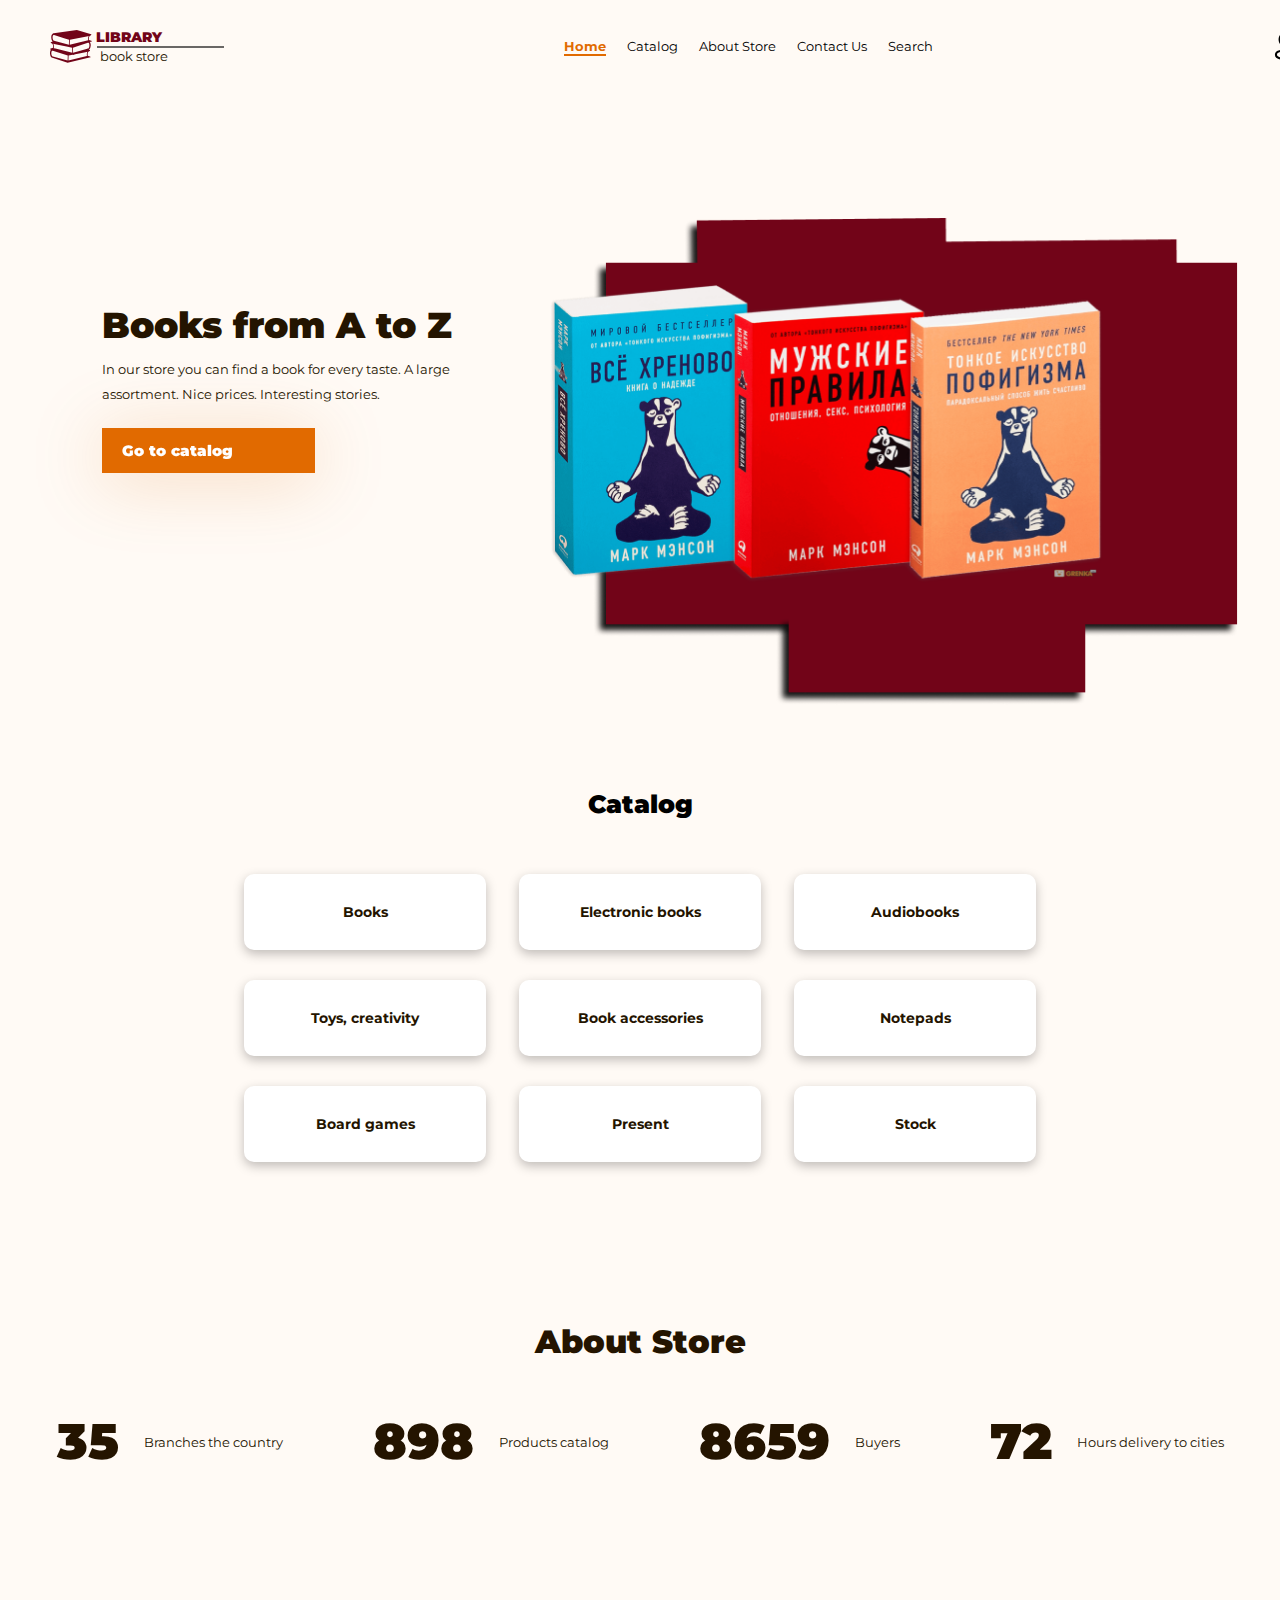
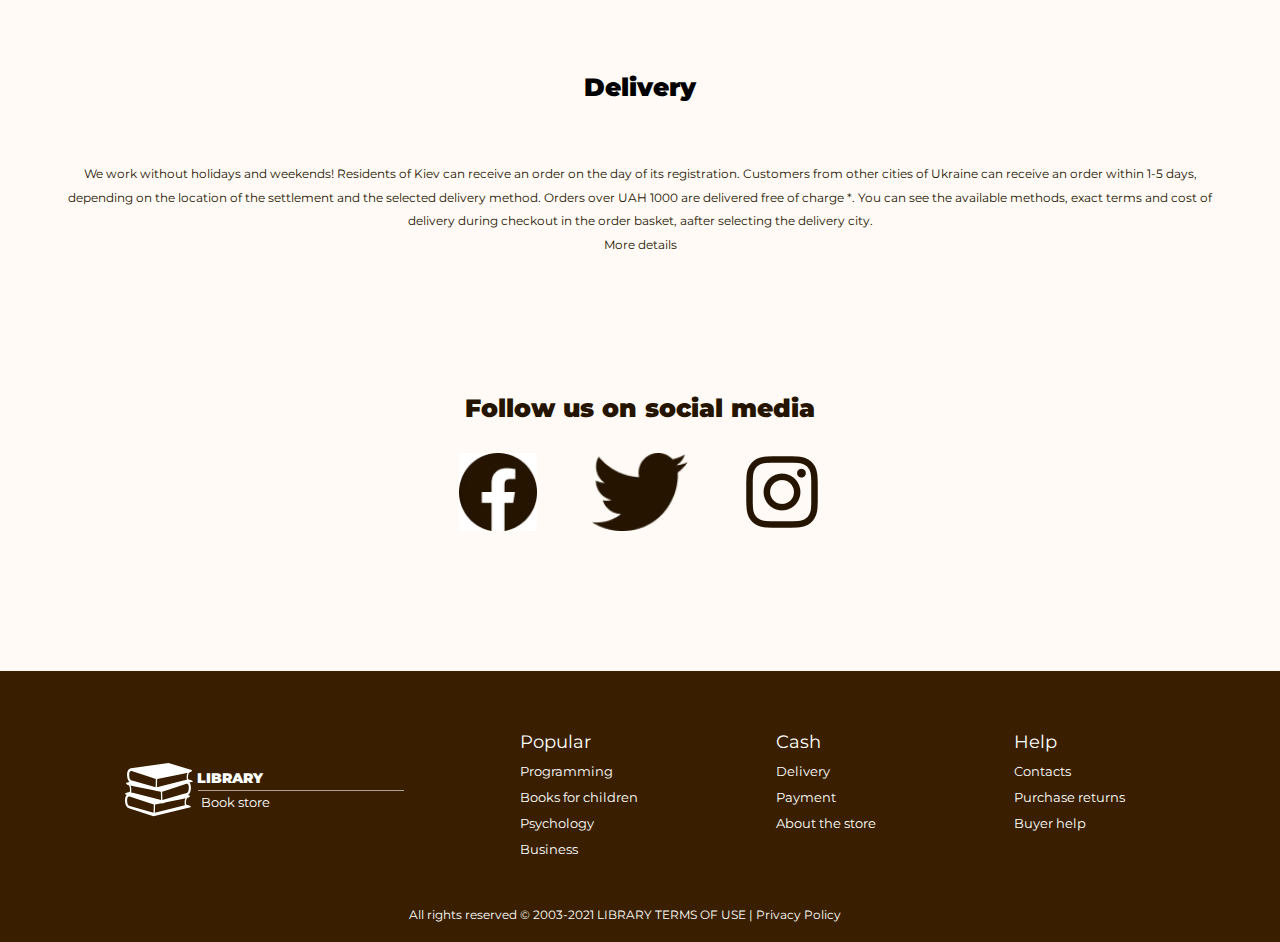
==== index.html @ 33f9eec0 "change home" ====
<!DOCTYPE html>
<html lang="en">
  <head>
    <meta charset="UTF-8" />
    <meta name="viewport" content="width=device-width, initial-scale=1.0" />
    <link rel="stylesheet" href="./assets/css/reset/reset.css" />
    <link rel="stylesheet" href="./assets/css/home.css" />
    <link rel="stylesheet" href="./assets/css/responsive/home-responsive.css" />
    <title>Library Bookstore</title>
  </head>
  <body>
    <header>
      <div class="logo">
        <svg xmlns="http://www.w3.org/2000/svg" viewBox="0 0 42 42" fill="none">
          <g clip-path="url(#clip0_1_245)">
            <path
              d="M39.0037 14.9043C38.8339 13.6275 38.81 11.4285 39.9958 10.6901C40.017 10.6766 40.0328 10.657 40.0514 10.6402C41.0209 10.3301 41.6919 9.89492 41.1652 9.30931L26.8633 5L3.70522 8.2197C3.70522 8.2197 1.05333 8.59874 1.29023 12.7188C1.41883 14.9612 2.12213 16.0624 2.73719 16.6044L0.836863 17.1771C0.309419 17.7627 0.980256 18.1981 1.94991 18.5076C1.96834 18.5249 1.98388 18.5444 2.00544 18.5579C3.19056 19.2969 3.16775 21.4957 2.99728 22.7727C-1.26025 23.9817 0.268056 24.3756 0.268056 24.3756L1.20199 24.6016C0.545064 25.1952 -0.107347 26.3209 0.0148627 28.4559C0.251887 32.5752 2.4301 32.8595 2.4301 32.8595L17.5846 37.7852L40.4585 32.2448C40.4585 32.2448 41.9873 31.8502 37.7286 30.6412C37.5574 29.3662 37.5336 27.1676 38.7215 26.4267C38.7433 26.4136 38.7592 26.3936 38.7769 26.3771C39.7465 26.067 40.4169 25.6322 39.89 25.0466L38.8958 24.7464C39.5589 24.3465 40.5549 23.3015 40.7109 20.5871C40.8186 18.72 40.3315 17.6265 39.7677 16.9827L41.7328 16.5072C41.733 16.5079 43.2618 16.1133 39.0037 14.9043ZM19.8711 14.8515L23.7176 14.061L36.7167 11.3896L38.6534 10.9913C38.0346 12.1239 38.0605 13.6739 38.1629 14.6701C38.1854 14.8955 38.2112 15.1013 38.2363 15.2577L36.1165 15.7848L19.7094 19.8664L19.8711 14.8515ZM3.34799 18.8604L5.28442 19.2587L17.7682 21.825L18.8588 22.0484L22.1294 22.7206L22.2907 27.7356L5.42781 23.5402L3.76538 23.1271C3.78982 22.9704 3.81565 22.7648 3.83908 22.5388C3.94086 21.5433 3.96731 19.993 3.34799 18.8604ZM2.59568 12.5205C2.57224 11.4246 2.76753 10.6321 3.16223 10.2292C3.41342 9.972 3.70986 9.91848 3.91316 9.91848C4.02058 9.91848 4.09792 9.9334 4.10318 9.9334L14.0814 13.1864L19.0596 14.8095L18.8963 19.8595L4.93032 15.944L4.1933 15.7376C4.16623 15.7299 4.1295 15.7246 4.10118 15.7234C4.04364 15.7193 2.66286 15.5922 2.59568 12.5205ZM17.6207 35.5974L2.91806 31.4753C2.89086 31.4674 2.85451 31.4622 2.82619 31.4608C2.76765 31.4569 1.38624 31.3299 1.31943 28.259C1.29562 27.1617 1.49191 26.3699 1.88586 25.9667C2.13768 25.7095 2.43424 25.656 2.63717 25.656C2.74484 25.656 2.82192 25.6704 2.82756 25.6704C2.82756 25.6704 2.82819 25.6704 2.82756 25.6704L17.783 30.5473L17.6207 35.5974ZM36.8866 30.4073C36.9098 30.6334 36.9356 30.8388 36.9607 30.9955L18.4334 35.6045L18.5954 30.5895L22.5563 29.7752L23.1413 29.9167L25.3338 29.2041L35.4404 27.1273L37.3778 26.7287C36.7584 27.8612 36.784 29.4118 36.8866 30.4073ZM37.9071 23.5917C37.8734 23.5925 37.8397 23.597 37.808 23.607L36.4106 23.9982L23.1057 27.7289L22.943 22.679L27.3082 21.2552L37.878 17.8081C37.8794 17.8075 38.4341 17.6843 38.8412 18.0983C39.2353 18.5011 39.4308 19.2937 39.4077 20.3896C39.3388 23.4602 37.9574 23.5878 37.9071 23.5917Z"
              fill="#720418"
            />
          </g>
          <defs>
            <clipPath id="clip0_1_245">
              <rect width="42" height="42" fill="white" />
            </clipPath>
          </defs>
        </svg>
        <div>
          <h3>LIBRARY</h3>
          <div class="line"></div>
          <p class="book-store">book store</p>
        </div>
      </div>
      <nav id="nav-menu">
        <ul>
          <li><a class="home" href="./home.html">Home</a></li>
          <li><a href="./catalog.html">Catalog</a></li>
          <li><a href="./aboutStore.html">About Store</a></li>
          <li><a href="./contactUs.html">Contact Us</a></li>
          <li><a href="./search.html">Search</a></li>
        </ul>
      </nav>
      <div class="join">
        <svg xmlns="http://www.w3.org/2000/svg" viewBox="0 0 19 24" fill="none">
          <path
            fill-rule="evenodd"
            clip-rule="evenodd"
            d="M19 19.4239C19 23.3774 13.5783 23.8344 9.5012 23.8344L9.20944 23.8342C6.61186 23.8279 0 23.6639 0 19.3999C0 15.5271 5.20383 15.0095 9.24989 14.99L9.79295 14.9896C12.3904 14.9959 19 15.1599 19 19.4239ZM9.5012 16.7886C4.39015 16.7886 1.79924 17.6666 1.79924 19.3999C1.79924 21.1488 4.39015 22.0352 9.5012 22.0352C14.611 22.0352 17.2008 21.1572 17.2008 19.4239C17.2008 17.675 14.611 16.7886 9.5012 16.7886ZM9.5012 0C13.0133 0 15.8693 2.8572 15.8693 6.36932C15.8693 9.88144 13.0133 12.7374 9.5012 12.7374H9.46282C5.95789 12.7266 3.11869 9.86824 3.13064 6.36572C3.13064 2.8572 5.98788 0 9.5012 0ZM9.5012 1.71288C6.93308 1.71288 4.84354 3.8012 4.84354 6.36932C4.83516 8.92904 6.90909 11.0162 9.46641 11.0258L9.5012 11.8822V11.0258C12.0681 11.0258 14.1564 8.93624 14.1564 6.36932C14.1564 3.8012 12.0681 1.71288 9.5012 1.71288Z"
            fill="black"
          />
        </svg>
        <div class="join-us-background"></div>
        <div class="join-us-div">
          <div>
            <h1 class="join-h2">Join Us</h1>
            <input
              placeholder="Full Name"
              class="input1"
              type="text"
              name=""
              id=""
            />
            <input
              placeholder="Email"
              class="input2"
              type="email"
              name=""
              id=""
            />
            <button class="join-button">Join</button>
          </div>
        </div>
        <p class="joinUs">Join us</p>
        <svg
          class="group"
          xmlns="http://www.w3.org/2000/svg"
          viewBox="0 0 25 25"
          fill="none"
        >
          <rect y="10.5262" width="25" height="3.94736" fill="#241400" />
          <rect y="21.0527" width="25" height="3.94736" fill="#241400" />
          <rect width="25" height="3.94736" fill="#241400" />
        </svg>
        <div class="elements"></div>
      </div>
    </header>
    <main>
      <section class="sec-1">
        <div class="text-div">
          <h1>Books from A to Z</h1>
          <p>
            In our store you can find a book for every taste. A large
            assortment. Nice prices. Interesting stories.
          </p>
          <a href="#sec-2"> <button>Go to catalog</button></a>
        </div>
        <div class="img-div">
          <img src="./assets/img/home-img/sec-1.png" alt="" />
          <img
            class="responsive-img"
            src="./assets/img/home-img/sec-1-responsive.png"
            alt=""
          />
        </div>
      </section>


      <section class="sec-2" id="sec-2">
        <h1>Catalog</h1>
        <div class="containers">
          <div>
            <h3>Books</h3>
            <h3>Toys, creativity</h3>
            <h3 class="last-child">Board games</h3>
          </div>
          <div>
            <h3>Electronic books</h3>
            <h3>Book accessories</h3>
            <h3 class="last-child">Present</h3>
          </div>
          <div>
            <h3>Audiobooks</h3>
            <h3>Notepads</h3>
            <h3 class="last-child">Stock</h3>
          </div>
        </div>
      </section>

      <section class="sec-3">
        <h1>About Store</h1>
        <div class="all-texts">
          <div>
            <h2>35</h2>
            <p>Branches the country</p>
          </div>
          <div>
            <h2>898</h2>
            <p>Products catalog</p>
          </div>
          <div>
            <h2>8659</h2>
            <p>Buyers</p>
          </div>
          <div>
            <h2>72</h2>
            <p>Hours delivery to cities</p>
          </div>
        </div>
      </section>

      <section class="sec-4">
        <h1>Delivery</h1>
        <p>
          We work without holidays and weekends! Residents of Kiev can receive
          an order on the day of its registration. Customers from other cities
          of Ukraine can receive an order within 1-5 days, depending on the
          location of the settlement and the selected delivery method. Orders
          over UAH 1000 are delivered free of charge *. You can see the
          available methods, exact terms and cost of delivery during checkout in
          the order basket, aafter selecting the delivery city. <br />
          More details
        </p>
      </section>

      <section class="sec-5">
        <div class="logo-follow">
          <h1>Follow us on social media</h1>
          <div class="icons">
            <img src="./assets/img/facebook-logo.jpg" alt="" />
            <img src="./assets/img/twitter-logo.png" alt="" />
            <img src="./assets/img/instagram-logo.png" alt="" />
          </div>
        </div>
      </section>
    </main>

    <footer>
      <div class="all-footer">
        <div class="logo-footer">
          <svg
            xmlns="http://www.w3.org/2000/svg"
            viewBox="0 0 68 68"
            fill="none"
          >
            <g clip-path="url(#clip0_6_286)">
              <path
                d="M63.1489 24.1307C62.8739 22.0636 62.8352 18.5033 64.7552 17.3078C64.7895 17.2859 64.815 17.2542 64.8451 17.227C66.4148 16.7249 67.5011 16.0203 66.6484 15.0722L43.4929 8.09525L5.99892 13.3081C5.99892 13.3081 1.70539 13.9218 2.08894 20.5923C2.29716 24.2229 3.43583 26.0059 4.43164 26.8834L1.35492 27.8106C0.500964 28.7587 1.58708 29.4635 3.157 29.9648C3.18683 29.9928 3.21199 30.0242 3.2469 30.0461C5.16567 31.2427 5.12873 34.8026 4.85274 36.8701C-2.04041 38.8274 0.433995 39.4653 0.433995 39.4653L1.94608 39.8312C0.882485 40.7923 -0.1738 42.6149 0.0240634 46.0715C0.407817 52.7408 3.93445 53.2011 3.93445 53.2011L28.4703 61.1761L65.5042 52.2059C65.5042 52.2059 67.9794 51.567 61.0845 49.6095C60.8072 47.5452 60.7687 43.9857 62.6919 42.7861C62.7272 42.7648 62.753 42.7326 62.7816 42.7058C64.3515 42.2037 65.4368 41.4997 64.5839 40.5516L62.9742 40.0656C64.0477 39.4182 65.6603 37.7263 65.9129 33.3315C66.0872 30.3085 65.2986 28.5381 64.3858 27.4958L67.5675 26.7259C67.5677 26.7271 70.0429 26.0883 63.1489 24.1307ZM32.1723 24.0453L38.4 22.7654L59.4461 18.4404L62.5817 17.7954C61.5798 19.6292 61.6218 22.1387 61.7876 23.7516C61.824 24.1165 61.8658 24.4498 61.9063 24.703L58.4743 25.5564L31.9105 32.1646L32.1723 24.0453ZM5.42055 30.5358L8.55572 31.1808L28.7676 35.3357L30.5334 35.6973L35.8286 36.7857L36.0898 44.9052L8.78788 38.1127L6.09633 37.4438C6.13591 37.1901 6.17771 36.8573 6.21566 36.4914C6.38044 34.8797 6.42326 32.3696 5.42055 30.5358ZM4.20253 20.2713C4.16458 18.497 4.48075 17.2138 5.1198 16.5616C5.52649 16.1452 6.00643 16.0585 6.3356 16.0585C6.50951 16.0585 6.63472 16.0826 6.64325 16.0826L22.7984 21.3495L30.8585 23.9773L30.594 32.1535L7.98243 25.8141L6.78916 25.4799C6.74532 25.4675 6.68586 25.459 6.64 25.4569C6.54685 25.4502 4.3113 25.2445 4.20253 20.2713ZM28.5287 57.6338L4.72448 50.96C4.68044 50.9473 4.62159 50.9387 4.57573 50.9365C4.48096 50.9302 2.24439 50.7246 2.13623 45.7527C2.09767 43.9762 2.41547 42.6942 3.0533 42.0414C3.461 41.6249 3.94115 41.5383 4.2697 41.5383C4.44402 41.5383 4.56883 41.5616 4.57796 41.5616C4.57796 41.5616 4.57898 41.5616 4.57796 41.5616L28.7915 49.4575L28.5287 57.6338ZM59.7211 49.2308C59.7587 49.5969 59.8005 49.9295 59.8411 50.1832L29.8446 57.6454L30.1068 49.5259L36.5198 48.2074L37.4669 48.4365L41.0167 47.2828L57.3796 43.9204L60.5164 43.275C59.5135 45.1086 59.5551 47.6191 59.7211 49.2308ZM61.3734 38.1961C61.3188 38.1973 61.2643 38.2046 61.2129 38.2209L58.9506 38.8542L37.4093 44.8945L37.1458 36.7183L44.2133 34.4132L61.3264 28.8322C61.3286 28.8312 62.2266 28.6317 62.8857 29.302C63.5237 29.9542 63.8403 31.2374 63.803 33.0117C63.6914 37.9832 61.4548 38.1898 61.3734 38.1961Z"
                fill="white"
              />
            </g>
            <defs>
              <clipPath id="clip0_6_286">
                <rect width="68" height="68" fill="white" />
              </clipPath>
            </defs>
          </svg>
          <div class="texts">
            <h3>LIBRARY</h3>
            <div class="line-footer"></div>
            <p class="book-store-2">Book store</p>
          </div>
        </div>
        <div class="information">
          <div class="footer-nav">
            <ul>
              <li><a href="./Home.html">Home</a></li>
              <li><a href="./Catalog.html">Catalog</a></li>
              <li><a href="./AboutStore.html">About Store</a></li>
              <li><a href="./ContactUs.html">Contact Us</a></li>
              <li><a href="./Search.html">Search</a></li>
            </ul>
          </div>
          <div>
            <h3>Popular</h3>
            <p>Programming</p>
            <p>Books for children</p>
            <p>Psychology</p>
            <p>Business</p>
          </div>
          <div>
            <h3>Cash</h3>
            <p>Delivery</p>
            <p>Payment</p>
            <p>About the store</p>
          </div>
          <div>
            <h3>Help</h3>
            <p>Contacts</p>
            <p>Purchase returns</p>
            <p>Buyer help</p>
          </div>
        </div>
      </div>
      <p class="last-text">
        All rights reserved © 2003-2021 LIBRARY TERMS OF USE | Privacy Policy
      </p>
      <div class="line-2"></div>
      <p class="last-text-2">Library Bookstore EACamp</p>
      <span class="last-text-3">© 2003-2021 </span>
    </footer>

    <script src="./assets/js/home.js"></script>
  </body>
</html>
---- assets/css/home.css ----
@import url("https://fonts.googleapis.com/css2?family=Crimson+Text:ital,wght@0,400;0,600;0,700;1,400;1,600;1,700&family=Montserrat:ital,wght@0,100..900;1,100..900&family=Roboto:ital,wght@0,100;0,300;0,400;0,500;0,700;0,900;1,100;1,300;1,400;1,500;1,700;1,900&display=swap");
body {
  background-color: #fffaf5;
}
html {
  scroll-behavior: smooth;
}

header {
  display: flex;
  justify-content: space-between;
  align-items: center;
  width: 1350px;
  margin: auto;
  margin-top: 25px;
  padding-left: 50px;
}
header .logo {
  display: flex;
  align-items: center;
  gap: 5px;
}
header .logo svg {
  width: 42px;
  height: 42px;
  cursor: pointer;
}

header .logo div {
  display: flex;
  flex-direction: column;
}

header .logo div h3 {
  color: #720418;
  font-family: Montserrat;
  font-size: 14px;
  font-weight: 900;
  font-style: normal;
  line-height: normal;
  margin-left: -1px;
}

header .logo div .line {
  width: 127px;
  height: 2px;
  background: rgba(0, 0, 0, 0.59);
}

header .logo div p {
  color: #241400;
  font-family: Montserrat;
  font-size: 13px;
  font-weight: 400;
  margin-left: 3px;
}

header nav ul {
  gap: 21px;
}

header nav ul li {
  color: #241400;
  font-family: Montserrat;
  font-size: 13px;
  font-weight: 400;
}

header nav ul li .home {
  color: #e16a00;
  font-weight: 700;
  border-bottom: 2px solid #e16a00;
}
header nav ul li a:hover {
  color: #e16a00;
  font-weight: 700;
  transition: 0.3s;
}

header .join {
  display: flex;
  align-items: center;
  gap: 5px;
}

header .join svg {
  width: 28px;
  height: 28px;
  cursor: pointer;
}
header .join p {
  color: #241400;
  font-family: Roboto;
  font-size: 14px;
  font-weight: 400;
  cursor: pointer;
}

header .group {
  display: none;
}
header .elements {
  display: none;
  position: fixed;
  z-index: 1;
  left: 0;
  top: 0;
  width: 100%;
  height: 100%;
  overflow: auto;
  background: rgba(36, 20, 0, 0.9);
}

/* ! header bitti  */

/* ? sec-1 başladı */

.sec-1 {
  display: flex;
  justify-content: space-between;
  width: 84%;
  margin: auto;
  align-items: start;
  margin-top: 150px;
  margin-bottom: 80px;
}

.sec-1 .text-div {
  margin-top: 8%;
}

.sec-1 .text-div h1 {
  color: #241400;
  font-family: Montserrat;
  font-size: 36px;
  font-weight: 900;
  margin-bottom: 10px;
}

.sec-1 .text-div p {
  color: #241400;
  font-family: Montserrat;
  font-size: 13px;
  font-weight: 400;
  width: 370px;
  margin-bottom: 20px;
  line-height: 196.187%;
}

.sec-1 .text-div button {
  background-color: #e16a00;
  color: #fff;
  font-family: Montserrat;
  font-size: 15px;
  font-weight: 900;
  border: none;
  padding: 13px 20px;
  padding-right: 82px;
  filter: drop-shadow(0px 7px 35px rgba(214, 100, 0, 0.22));
  cursor: pointer;
}

.sec-1 .img-div img {
  width: 691px;
  height: 488px;
  margin-right: -60px;
}

.sec-1 .img-div .responsive-img {
  display: none;
}

/* !sec-1 bitti */

/* ? sec-2 basladi */

.sec-2 h1 {
  text-align: center;
  color: #000;
  font-family: Montserrat;
  font-size: 25px;
  font-weight: 900;
  margin-bottom: 55px;
}

.sec-2 .containers {
  display: flex;
  justify-content: center;
  gap: 33px;
  text-align: center;
}

.sec-2 .containers div h3 {
  display: flex;
  justify-content: center;
  align-items: center;
  margin-bottom: 30px;
  background-color: #fff;
  width: 242px;
  height: 76px;
  box-shadow: 0px 4px 11px 0px rgba(0, 0, 0, 0.25);
  border-radius: 10px;
  color: #241400;
  font-family: Montserrat;
  font-size: 14px;
  font-weight: 700;
  cursor: pointer;
}

.sec-2 .containers div .last-child {
  margin-bottom: 0;
}

/* ! sec-2 bitti */

/* ? sec-3 basladi */

.sec-3 {
  margin-top: 160px;
}
.sec-3 h1 {
  text-align: center;
  color: #241400;
  font-family: Montserrat;
  font-size: 32px;
  font-weight: 900;
}

.sec-3 .all-texts {
  display: flex;
  justify-content: center;
  align-items: center;
  gap: 90px;
  margin-top: 50px;
}

.sec-3 .all-texts div {
  display: flex;
  flex-direction: row;
  align-items: center;
  gap: 25px;
}

.sec-3 .all-texts div h2 {
  color: #241400;
  font-family: Montserrat;
  font-size: 50px;
  font-weight: 900;
}

.sec-3 .all-texts div p {
  color: #241400;
  font-family: Montserrat;
  font-size: 13px;
  font-weight: 400;
}

/* ! sec-3 bitti */

/* ? sec-4 basladi */

.sec-4 {
  margin-top: 200px;
}

.sec-4 h1 {
  text-align: center;
  color: var#241400;
  font-family: Montserrat;
  font-size: 25px;
  font-weight: 900;
  margin-bottom: 60px;
}

.sec-4 p {
  color: #241400;
  text-align: center;
  font-family: Montserrat;
  font-size: 12px;
  font-weight: 400;
  line-height: 196.187%;
  width: 1145px;
  margin: auto;
}

/* ! sec-4 bitti */

.logo-follow {
  display: flex;
  flex-direction: column;
  align-items: center;
  gap: 20px;
  margin-top: 10%;
}
.logo-follow h1 {
  color: #241400;
  font-family: Montserrat;
  font-size: 25px;
  font-weight: 900;
  line-height: 49.05px;
}
.icons {
  display: flex;
  gap: 55px;
  height: 78px;
  margin-bottom: 140px;
}

.icons img {
  cursor: pointer;
}

/* ? footer basladi */

footer {
  background-color: #391f00;
  padding-top: 40px;
  padding-right: 30px;
}
footer .all-footer {
  display: flex;
  justify-content: space-between;
  width: 80%;
  margin: auto;
  margin-bottom: 40px;
}
footer .all-footer .logo-footer {
  display: flex;
  align-items: center;
  gap: 5px;
}
footer .all-footer svg {
  width: 68px;
  height: 68px;
}
footer .all-footer .texts h3 {
  color: #fff;
  font-family: Montserrat;
  font-size: 14px;
  font-weight: 900;
  font-style: normal;
  line-height: normal;
  margin-left: -1px;
}
footer .all-footer .texts .line-footer {
  background: rgba(255, 255, 255, 0.59);
  width: 205.619px;
  height: 1px;
  margin-bottom: 3px;
  margin-top: 3px;
}
footer .all-footer .texts p {
  color: #fff;
  font-family: Montserrat;
  font-size: 13px;
  font-weight: 400;
  margin-left: 3px;
}
footer .information {
  display: flex;
  justify-content: space-between;
  gap: 100px;
  width: 605px;
  padding-top: 20px;
}

footer .information h3 {
  font-family: Montserrat;
  color: #fff;
  font-size: 18px;
  font-weight: 400;
  margin-bottom: 10px;
  cursor: pointer;
}

footer .information p {
  color: #fff;
  font-size: 13px;
  font-family: Montserrat;
  margin-bottom: 10px;
  cursor: pointer;
}

footer .last-text {
  color: #fff;
  font-family: Montserrat;
  font-size: 12px;
  font-weight: 400;
  text-align: center;
  padding-bottom: 20px;
}
footer .all-footer .information .footer-nav {
  display: none;
}
footer .last-text-2 {
  display: none;
}
footer .last-text-3 {
  display: none;
}
footer .line-2 {
  display: none;
}

.join-us-div {
  display: none;
  width: 475px;
  height: 445px;
  position: fixed;
  top: 23%;
  left: 37%;
  background-color: white;
  z-index: 1000;
}
.join-us-background {
  display: none;
  position: fixed;
  top: 0;
  left: 0;
  width: 100%;
  height: 100%;
  background: rgba(0, 0, 0, 0.5);
  z-index: 999;
}
.join-h2 {
  font-family: Montserrat;
  text-align: center;
  font-size: 44px;
  font-weight: 700;
  color: #000;
  margin-top: 40px;
  margin-bottom: 20px;
}
.input1,
.input2 {
  font-family: "Crimson Text";
  color: #797667;
  font-weight: 400;
  font-size: 19px;
  width: 402.6px;
  height: 59.232px;
  border: 1px solid #cecece;
  background: #fff;
  margin-left: 30px;
  padding-left: 30px;
  outline: none;
  margin-bottom: 10px;
}

.join-us-div div {
  display: flex;
  flex-direction: column;
  gap: 20px;
}

.join-button {
  border-radius: 5px;
  border: 1px solid #cecece;
  background: #e16a00;
  color: #fff;
  text-align: center;
  font-family: "Crimson Text";
  font-size: 19px;
  font-weight: 700;
  width: 403px;
  outline: none;
  height: 60px;
  margin-left: 30px;
  margin-top: 50px;
  cursor: pointer;
}
---- assets/css/responsive/home-responsive.css ----
@media only screen and (max-width: 767px) {
  header {
    width: 757px !important;
    display: flex;
    margin-top: 20px;
    margin-left: 10px;
  }
  header nav {
    display: none;
  }
  header .join p {
    display: none;
  }

  header .join svg {
    width: 40px;
    height: 40px;
  }
  header .logo svg {
    width: 80px;
    height: 80px;
  }
  header .logo h3 {
    font-size: 20px !important;
  }
  header .logo .line {
    width: 190px !important;
  }
  header .logo p {
    font-size: 18px !important;
  }
  header .join .group {
    display: block !important;
    width: 40px;
    height: 40px;
    margin-right: 20px;
    margin-left: 20px;
  }
  header .elements {
    text-align: right;
  }
  header .elements ul li a {
    color: #f2f2f2;
    text-align: right;
    font-size: 28px;
    font-family: Montserrat;
    font-weight: 400;
    position: fixed;
    right: 20px;
    line-height: 196.187%;
  }
  header .elements ul {
    display: flex;
    flex-direction: column;
    gap: 60px;
  }
  header .elements .close {
    margin-right: 20px;
    margin-top: 20px;
    width: 38px;
    height: 38px;
    margin-bottom: 70px;
  }
  header .logo .book-store {
    display: block;
  }

  .sec-1 {
    display: flex;
    flex-direction: column;
    align-items: center;
    text-align: center;
  }

  .sec-1 .text-div h1 {
    font-size: 58px;
  }

  .sec-1 .text-div p {
    display: block;
    font-size: 30px;
    width: 87%;
    margin-left: 6%;
    text-align: left;
  }

  .sec-1 .img-div img:first-child {
    display: none;
  }

  .sec-1 .img-div .responsive-img {
    display: block;
    width: 600px;
    margin-top: 100px;
    margin-left: -5%;
  }

  .sec-1 .text-div button {
    font-size: 30px;
    width: 600px;
    height: 80px;
  }

  .sec-2 {
    margin-top: 180px;
  }
  .sec-2 .containers {
    display: flex;
    flex-direction: column;
    text-align: center;
    align-items: center;
  }

  .sec-2 h1 {
    font-size: 50px;
  }

  .sec-2 .containers div h3 {
    width: 500px;
    height: 90px;
    font-size: 30px;
  }

  .sec-3 h1 {
    font-size: 50px;
    margin-bottom: 100px;
  }
  .sec-3 .all-texts {
    display: flex;
    flex-direction: column;
    gap: 20px !important;
    align-items: start;
    margin-left: 30px;
  }

  .sec-3 .all-texts h2 {
    font-size: 50px !important;
  }

  .sec-3 .all-texts div p {
    display: block;
    font-size: 27px;
  }

  .sec-4 h1 {
    font-size: 50px;
  }
  .sec-4 p {
    display: block;
    width: 640px;
    font-size: 27px;
  }

  .sec-5 {
    margin-top: 50px;
  }
  .sec-5 .logo-follow h1 {
    font-size: 34px;
  }
  footer {
    width: 767px !important;
  }
  footer .all-footer {
    display: flex;
    flex-direction: column;
    align-items: center;
  }

  footer .all-footer .information {
    display: block;
  }
  footer .all-footer .information h3,
  p {
    display: none;
  }
  footer .all-footer .information .footer-nav {
    display: block !important;
    margin-left: 90px;
  }
  footer .all-footer .information .footer-nav ul {
    display: flex;
    flex-direction: row;
    margin: auto;
    gap: 12px;
  }
  footer .all-footer .information .footer-nav a {
    font-family: Montserrat;
    font-weight: 400;
    font-size: 18px;
    color: #f2f2f2ea;
  }
  footer .all-footer .logo-footer .book-store-2 {
    display: block;
    font-size: 18px;
  }
  footer .all-footer .logo-footer h3 {
    font-size: 20px;
    margin-left: 4px;
  }
  footer .last-text-2 {
    display: block !important;
    margin-left: 4%;
    color: #ffffffcb;
    text-align: center;
    font-family: Montserrat;
    font-size: 16px;
    font-weight: 400;
    margin-bottom: 10px;
  }
  footer .last-text-3 {
    display: block !important;
    margin-left: 4%;
    color: #ffffffcb;
    text-align: center;
    font-family: Montserrat;
    font-size: 16px;
    font-weight: 400;
    padding-bottom: 10px;
  }
  footer .line-2 {
    display: block !important;
    width: 440px;
    height: 1px;
    background-color: rgba(255, 255, 255, 0.59);
    margin: auto;
    margin-bottom: 10px;
    margin-left: 22%;
  }
  .resp-join-us {
    color: #f2f2f2;
    text-align: right;
    font-size: 22px;
    font-family: Montserrat;
    font-weight: 400;
    position: fixed;
    right: 20px;
    line-height: 196.187%;
    top: 437px;
  }
  .join-us-div-resp {
    width: 600px;
    height: 600px;
    background-color: white;
    margin-left: 100px;
    text-align: center;
    display: flex;
    flex-direction: column;
    align-items: center;
  }
  .join-us-div-resp input {
    font-family: "Crimson Text";
    color: #797667;
    font-weight: 400;
    font-size: 30px;
    width: 462.6px;
    height: 79.232px;
    border: 1px solid #cecece;
    background: #fff;
    padding-left: 30px;
    outline: none;
    margin-bottom: 50px;
  }
  .join-us-div-resp h1 {
    font-family: Montserrat;
    text-align: center;
    font-size: 54px;
    font-weight: 700;
    color: #000;
    margin-top: 40px;
    margin-bottom: 50px;
  }
  .join-us-div-resp .innput-2 {
    display: block;
  }
  .join-us-div-resp .join-button-resp {
    display: block;
    margin: auto;
    border-radius: 5px;
    border: 1px solid #cecece;
    background: #e16a00;
    color: #fff;
    text-align: center;
    font-family: "Crimson Text";
    font-size: 30px;
    font-weight: 700;
    width: 463px;
    outline: none;
    height: 70px;
    margin-top: 20px;
    cursor: pointer;
  }
  main {
    margin-left: 84%;
  }
}
@media (min-width: 767px) and (max-width: 1024px) {
}
@media (min-width: 500px) and (max-width: 600px) {
  main {
    margin-left: 50%;
  }
}
@media (min-width: 600px) and (max-width: 700px) {
  main {
    margin-left: 20%;
  }
}
@media (min-width: 400px) and (max-width: 500px) {
  main {
    margin-left: 70%;
  }
}
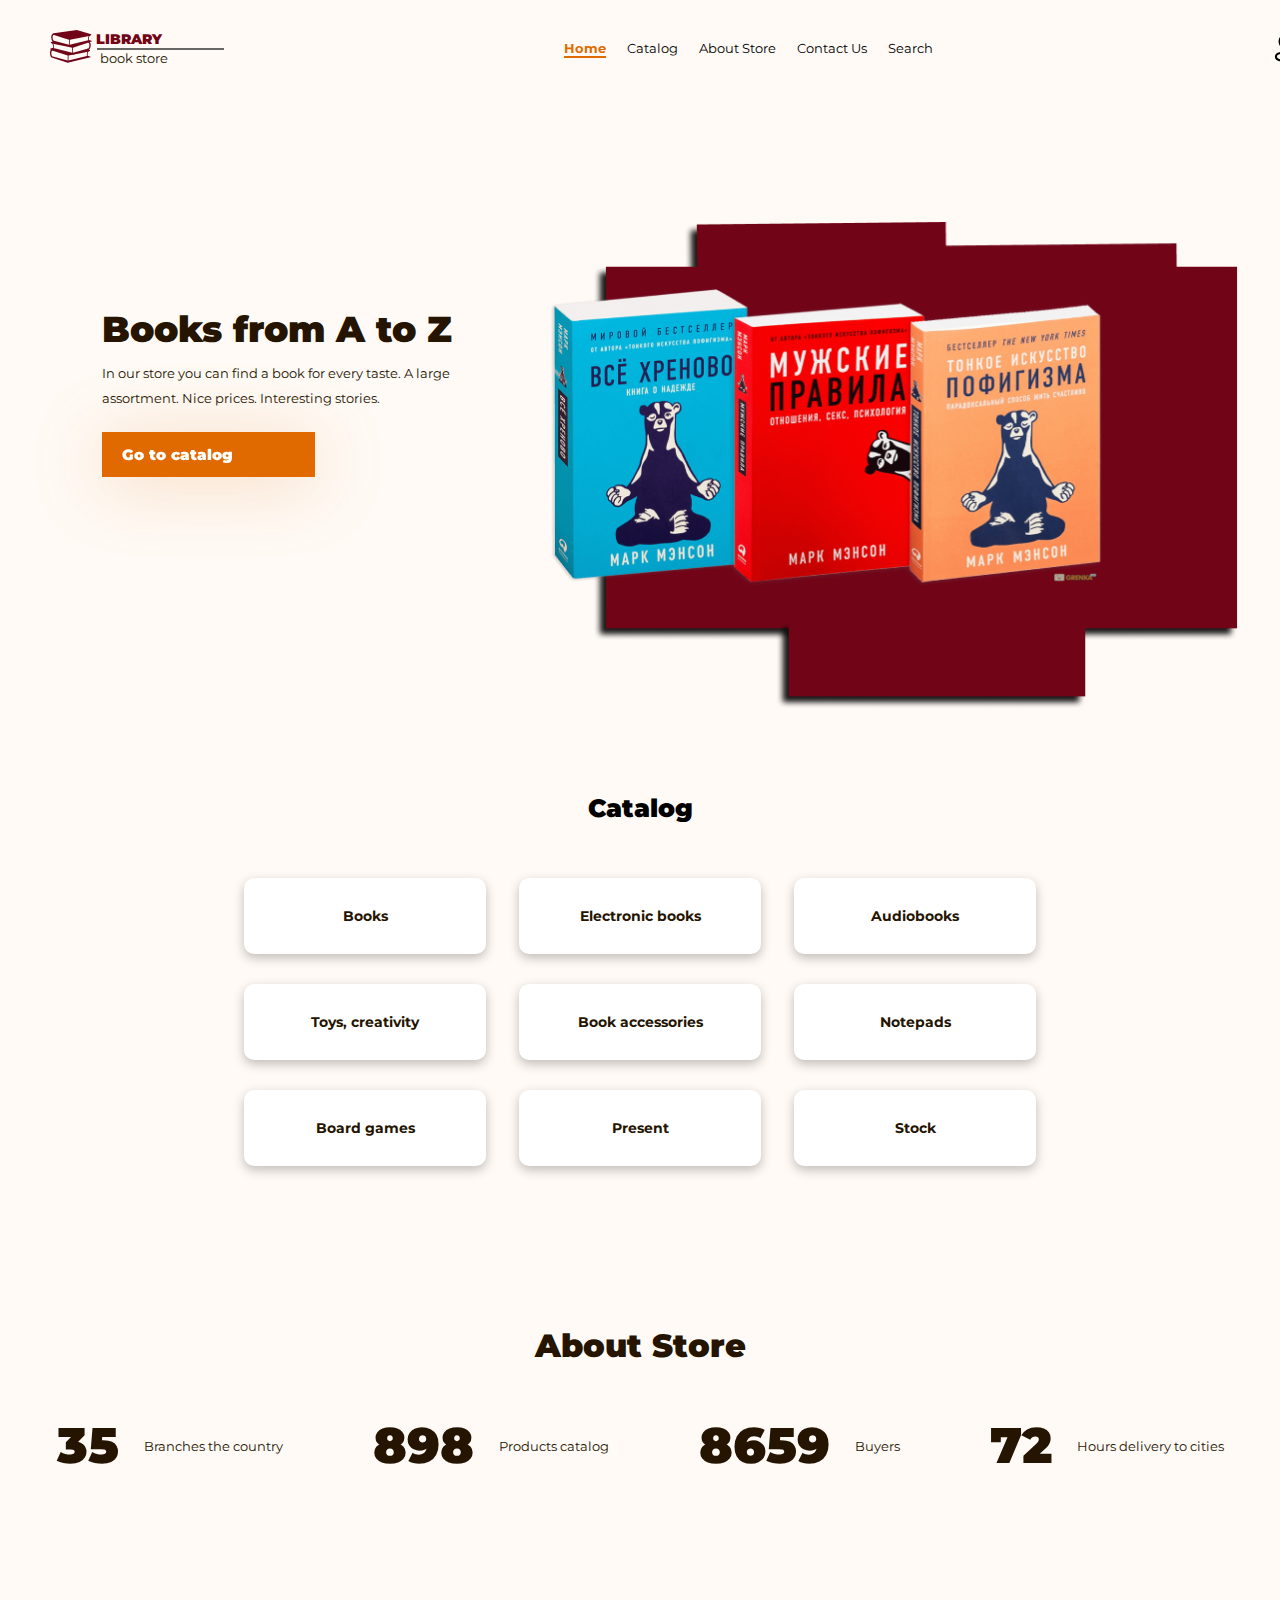
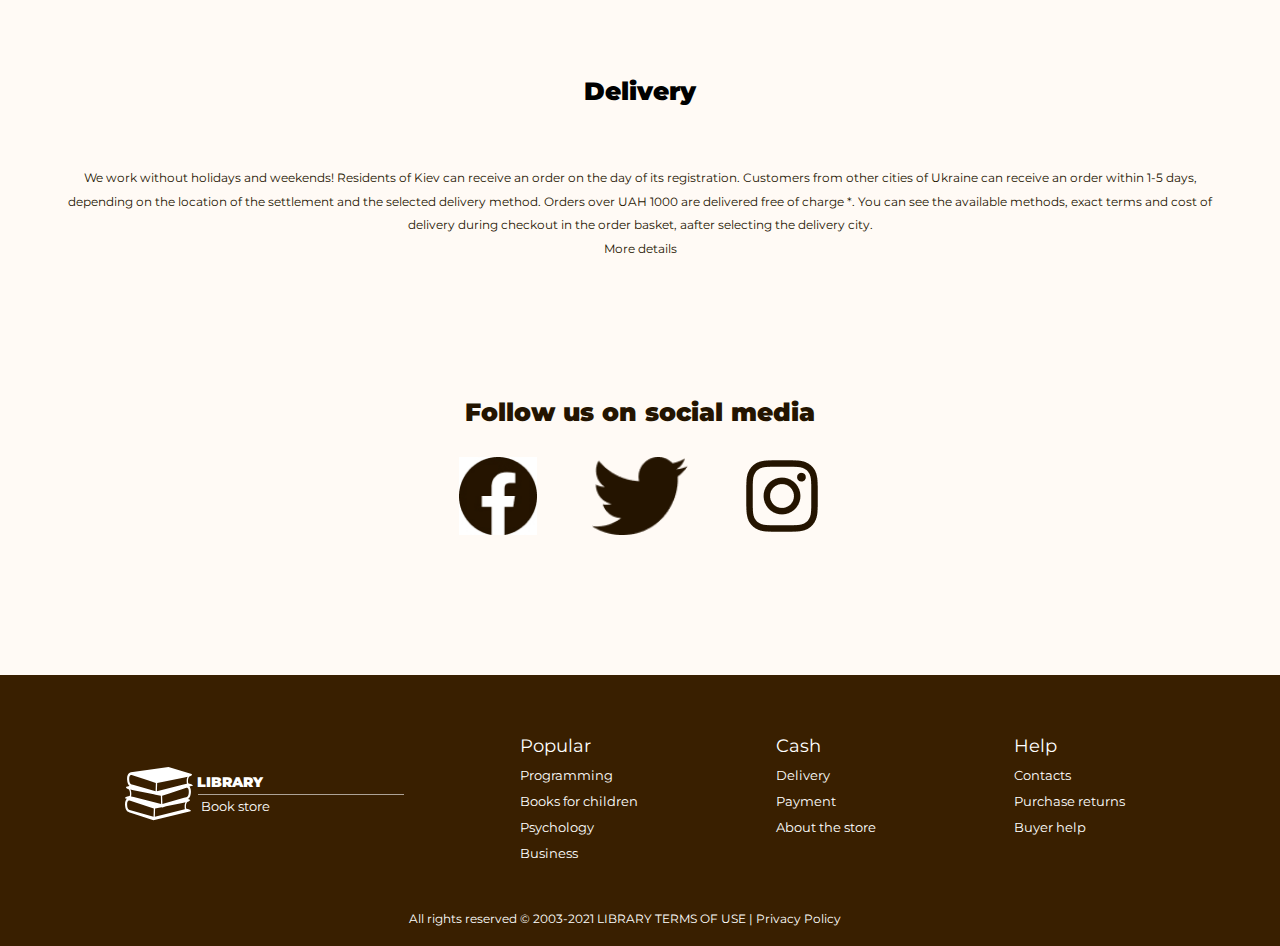
==== commit eb50b4fd: "home page is over" ====
--- a/index.html
+++ b/index.html
@@ -11,19 +11,26 @@
   <body>
     <header>
       <div class="logo">
-        <svg xmlns="http://www.w3.org/2000/svg" viewBox="0 0 42 42" fill="none">
-          <g clip-path="url(#clip0_1_245)">
-            <path
-              d="M39.0037 14.9043C38.8339 13.6275 38.81 11.4285 39.9958 10.6901C40.017 10.6766 40.0328 10.657 40.0514 10.6402C41.0209 10.3301 41.6919 9.89492 41.1652 9.30931L26.8633 5L3.70522 8.2197C3.70522 8.2197 1.05333 8.59874 1.29023 12.7188C1.41883 14.9612 2.12213 16.0624 2.73719 16.6044L0.836863 17.1771C0.309419 17.7627 0.980256 18.1981 1.94991 18.5076C1.96834 18.5249 1.98388 18.5444 2.00544 18.5579C3.19056 19.2969 3.16775 21.4957 2.99728 22.7727C-1.26025 23.9817 0.268056 24.3756 0.268056 24.3756L1.20199 24.6016C0.545064 25.1952 -0.107347 26.3209 0.0148627 28.4559C0.251887 32.5752 2.4301 32.8595 2.4301 32.8595L17.5846 37.7852L40.4585 32.2448C40.4585 32.2448 41.9873 31.8502 37.7286 30.6412C37.5574 29.3662 37.5336 27.1676 38.7215 26.4267C38.7433 26.4136 38.7592 26.3936 38.7769 26.3771C39.7465 26.067 40.4169 25.6322 39.89 25.0466L38.8958 24.7464C39.5589 24.3465 40.5549 23.3015 40.7109 20.5871C40.8186 18.72 40.3315 17.6265 39.7677 16.9827L41.7328 16.5072C41.733 16.5079 43.2618 16.1133 39.0037 14.9043ZM19.8711 14.8515L23.7176 14.061L36.7167 11.3896L38.6534 10.9913C38.0346 12.1239 38.0605 13.6739 38.1629 14.6701C38.1854 14.8955 38.2112 15.1013 38.2363 15.2577L36.1165 15.7848L19.7094 19.8664L19.8711 14.8515ZM3.34799 18.8604L5.28442 19.2587L17.7682 21.825L18.8588 22.0484L22.1294 22.7206L22.2907 27.7356L5.42781 23.5402L3.76538 23.1271C3.78982 22.9704 3.81565 22.7648 3.83908 22.5388C3.94086 21.5433 3.96731 19.993 3.34799 18.8604ZM2.59568 12.5205C2.57224 11.4246 2.76753 10.6321 3.16223 10.2292C3.41342 9.972 3.70986 9.91848 3.91316 9.91848C4.02058 9.91848 4.09792 9.9334 4.10318 9.9334L14.0814 13.1864L19.0596 14.8095L18.8963 19.8595L4.93032 15.944L4.1933 15.7376C4.16623 15.7299 4.1295 15.7246 4.10118 15.7234C4.04364 15.7193 2.66286 15.5922 2.59568 12.5205ZM17.6207 35.5974L2.91806 31.4753C2.89086 31.4674 2.85451 31.4622 2.82619 31.4608C2.76765 31.4569 1.38624 31.3299 1.31943 28.259C1.29562 27.1617 1.49191 26.3699 1.88586 25.9667C2.13768 25.7095 2.43424 25.656 2.63717 25.656C2.74484 25.656 2.82192 25.6704 2.82756 25.6704C2.82756 25.6704 2.82819 25.6704 2.82756 25.6704L17.783 30.5473L17.6207 35.5974ZM36.8866 30.4073C36.9098 30.6334 36.9356 30.8388 36.9607 30.9955L18.4334 35.6045L18.5954 30.5895L22.5563 29.7752L23.1413 29.9167L25.3338 29.2041L35.4404 27.1273L37.3778 26.7287C36.7584 27.8612 36.784 29.4118 36.8866 30.4073ZM37.9071 23.5917C37.8734 23.5925 37.8397 23.597 37.808 23.607L36.4106 23.9982L23.1057 27.7289L22.943 22.679L27.3082 21.2552L37.878 17.8081C37.8794 17.8075 38.4341 17.6843 38.8412 18.0983C39.2353 18.5011 39.4308 19.2937 39.4077 20.3896C39.3388 23.4602 37.9574 23.5878 37.9071 23.5917Z"
-              fill="#720418"
-            />
-          </g>
-          <defs>
-            <clipPath id="clip0_1_245">
-              <rect width="42" height="42" fill="white" />
-            </clipPath>
-          </defs>
-        </svg>
+        <a href="./index.html"
+          ><svg
+            xmlns="http://www.w3.org/2000/svg"
+            viewBox="0 0 42 42"
+            fill="none"
+          >
+            <g clip-path="url(#clip0_1_245)">
+              <path
+                d="M39.0037 14.9043C38.8339 13.6275 38.81 11.4285 39.9958 10.6901C40.017 10.6766 40.0328 10.657 40.0514 10.6402C41.0209 10.3301 41.6919 9.89492 41.1652 9.30931L26.8633 5L3.70522 8.2197C3.70522 8.2197 1.05333 8.59874 1.29023 12.7188C1.41883 14.9612 2.12213 16.0624 2.73719 16.6044L0.836863 17.1771C0.309419 17.7627 0.980256 18.1981 1.94991 18.5076C1.96834 18.5249 1.98388 18.5444 2.00544 18.5579C3.19056 19.2969 3.16775 21.4957 2.99728 22.7727C-1.26025 23.9817 0.268056 24.3756 0.268056 24.3756L1.20199 24.6016C0.545064 25.1952 -0.107347 26.3209 0.0148627 28.4559C0.251887 32.5752 2.4301 32.8595 2.4301 32.8595L17.5846 37.7852L40.4585 32.2448C40.4585 32.2448 41.9873 31.8502 37.7286 30.6412C37.5574 29.3662 37.5336 27.1676 38.7215 26.4267C38.7433 26.4136 38.7592 26.3936 38.7769 26.3771C39.7465 26.067 40.4169 25.6322 39.89 25.0466L38.8958 24.7464C39.5589 24.3465 40.5549 23.3015 40.7109 20.5871C40.8186 18.72 40.3315 17.6265 39.7677 16.9827L41.7328 16.5072C41.733 16.5079 43.2618 16.1133 39.0037 14.9043ZM19.8711 14.8515L23.7176 14.061L36.7167 11.3896L38.6534 10.9913C38.0346 12.1239 38.0605 13.6739 38.1629 14.6701C38.1854 14.8955 38.2112 15.1013 38.2363 15.2577L36.1165 15.7848L19.7094 19.8664L19.8711 14.8515ZM3.34799 18.8604L5.28442 19.2587L17.7682 21.825L18.8588 22.0484L22.1294 22.7206L22.2907 27.7356L5.42781 23.5402L3.76538 23.1271C3.78982 22.9704 3.81565 22.7648 3.83908 22.5388C3.94086 21.5433 3.96731 19.993 3.34799 18.8604ZM2.59568 12.5205C2.57224 11.4246 2.76753 10.6321 3.16223 10.2292C3.41342 9.972 3.70986 9.91848 3.91316 9.91848C4.02058 9.91848 4.09792 9.9334 4.10318 9.9334L14.0814 13.1864L19.0596 14.8095L18.8963 19.8595L4.93032 15.944L4.1933 15.7376C4.16623 15.7299 4.1295 15.7246 4.10118 15.7234C4.04364 15.7193 2.66286 15.5922 2.59568 12.5205ZM17.6207 35.5974L2.91806 31.4753C2.89086 31.4674 2.85451 31.4622 2.82619 31.4608C2.76765 31.4569 1.38624 31.3299 1.31943 28.259C1.29562 27.1617 1.49191 26.3699 1.88586 25.9667C2.13768 25.7095 2.43424 25.656 2.63717 25.656C2.74484 25.656 2.82192 25.6704 2.82756 25.6704C2.82756 25.6704 2.82819 25.6704 2.82756 25.6704L17.783 30.5473L17.6207 35.5974ZM36.8866 30.4073C36.9098 30.6334 36.9356 30.8388 36.9607 30.9955L18.4334 35.6045L18.5954 30.5895L22.5563 29.7752L23.1413 29.9167L25.3338 29.2041L35.4404 27.1273L37.3778 26.7287C36.7584 27.8612 36.784 29.4118 36.8866 30.4073ZM37.9071 23.5917C37.8734 23.5925 37.8397 23.597 37.808 23.607L36.4106 23.9982L23.1057 27.7289L22.943 22.679L27.3082 21.2552L37.878 17.8081C37.8794 17.8075 38.4341 17.6843 38.8412 18.0983C39.2353 18.5011 39.4308 19.2937 39.4077 20.3896C39.3388 23.4602 37.9574 23.5878 37.9071 23.5917Z"
+                fill="#720418"
+              />
+            </g>
+            <defs>
+              <clipPath id="clip0_1_245">
+                <rect width="42" height="42" fill="white" />
+              </clipPath>
+            </defs>
+          </svg>
+        </a>
+
         <div>
           <h3>LIBRARY</h3>
           <div class="line"></div>
@@ -32,9 +39,9 @@
       </div>
       <nav id="nav-menu">
         <ul>
-          <li><a class="home" href="./home.html">Home</a></li>
+          <li><a class="home" href="./index.html">Home</a></li>
           <li><a href="./catalog.html">Catalog</a></li>
-          <li><a href="./aboutStore.html">About Store</a></li>
+          <li><a href="./about.html">About Store</a></li>
           <li><a href="./contactUs.html">Contact Us</a></li>
           <li><a href="./search.html">Search</a></li>
         </ul>
@@ -91,7 +98,7 @@
             In our store you can find a book for every taste. A large
             assortment. Nice prices. Interesting stories.
           </p>
-          <a href="#sec-2"> <button>Go to catalog</button></a>
+          <a href="./catalog.html"> <button>Go to catalog</button></a>
         </div>
         <div class="img-div">
           <img src="./assets/img/home-img/sec-1.png" alt="" />
@@ -102,7 +109,6 @@
           />
         </div>
       </section>
-
 
       <section class="sec-2" id="sec-2">
         <h1>Catalog</h1>
--- a/assets/css/responsive/home-responsive.css
+++ b/assets/css/responsive/home-responsive.css
@@ -1,6 +1,9 @@
 @media only screen and (max-width: 767px) {
+  body {
+    width: 767px !important;
+  }
   header {
-    width: 757px !important;
+    width: 767px !important;
     display: flex;
     margin-top: 20px;
     margin-left: 10px;
@@ -289,24 +292,38 @@
     margin-top: 20px;
     cursor: pointer;
   }
+  .resp-join-us {
+    background: none;
+    color: #fff;
+    border: none;
+    font-size: 28px;
+  }
+}
+@media only screen and (min-width: 768px) and (max-width: 1024px) {
+  body {
+    width: 100% !important;
+  }
+  header {
+    width: 90% !important;
+  }
   main {
-    margin-left: 84%;
+    width: 95% !important;
+    margin: auto;
+  }
+  main .sec-1 .img-div img {
+    width: 500px;
+    height: 400px;
+  }
+  main .sec-4 p {
+    width: 100% !important;
+  }
+  main .sec-3 .all-texts h2 {
+    font-size: 30px;
   }
 }
-@media (min-width: 767px) and (max-width: 1024px) {
+
+@media only screen and (min-width: 768px) and (max-width: 800px) {
+  body {
+    margin-left: 5%;
+  }
 }
-@media (min-width: 500px) and (max-width: 600px) {
-  main {
-    margin-left: 50%;
-  }
-}
-@media (min-width: 600px) and (max-width: 700px) {
-  main {
-    margin-left: 20%;
-  }
-}
-@media (min-width: 400px) and (max-width: 500px) {
-  main {
-    margin-left: 70%;
-  }
-}
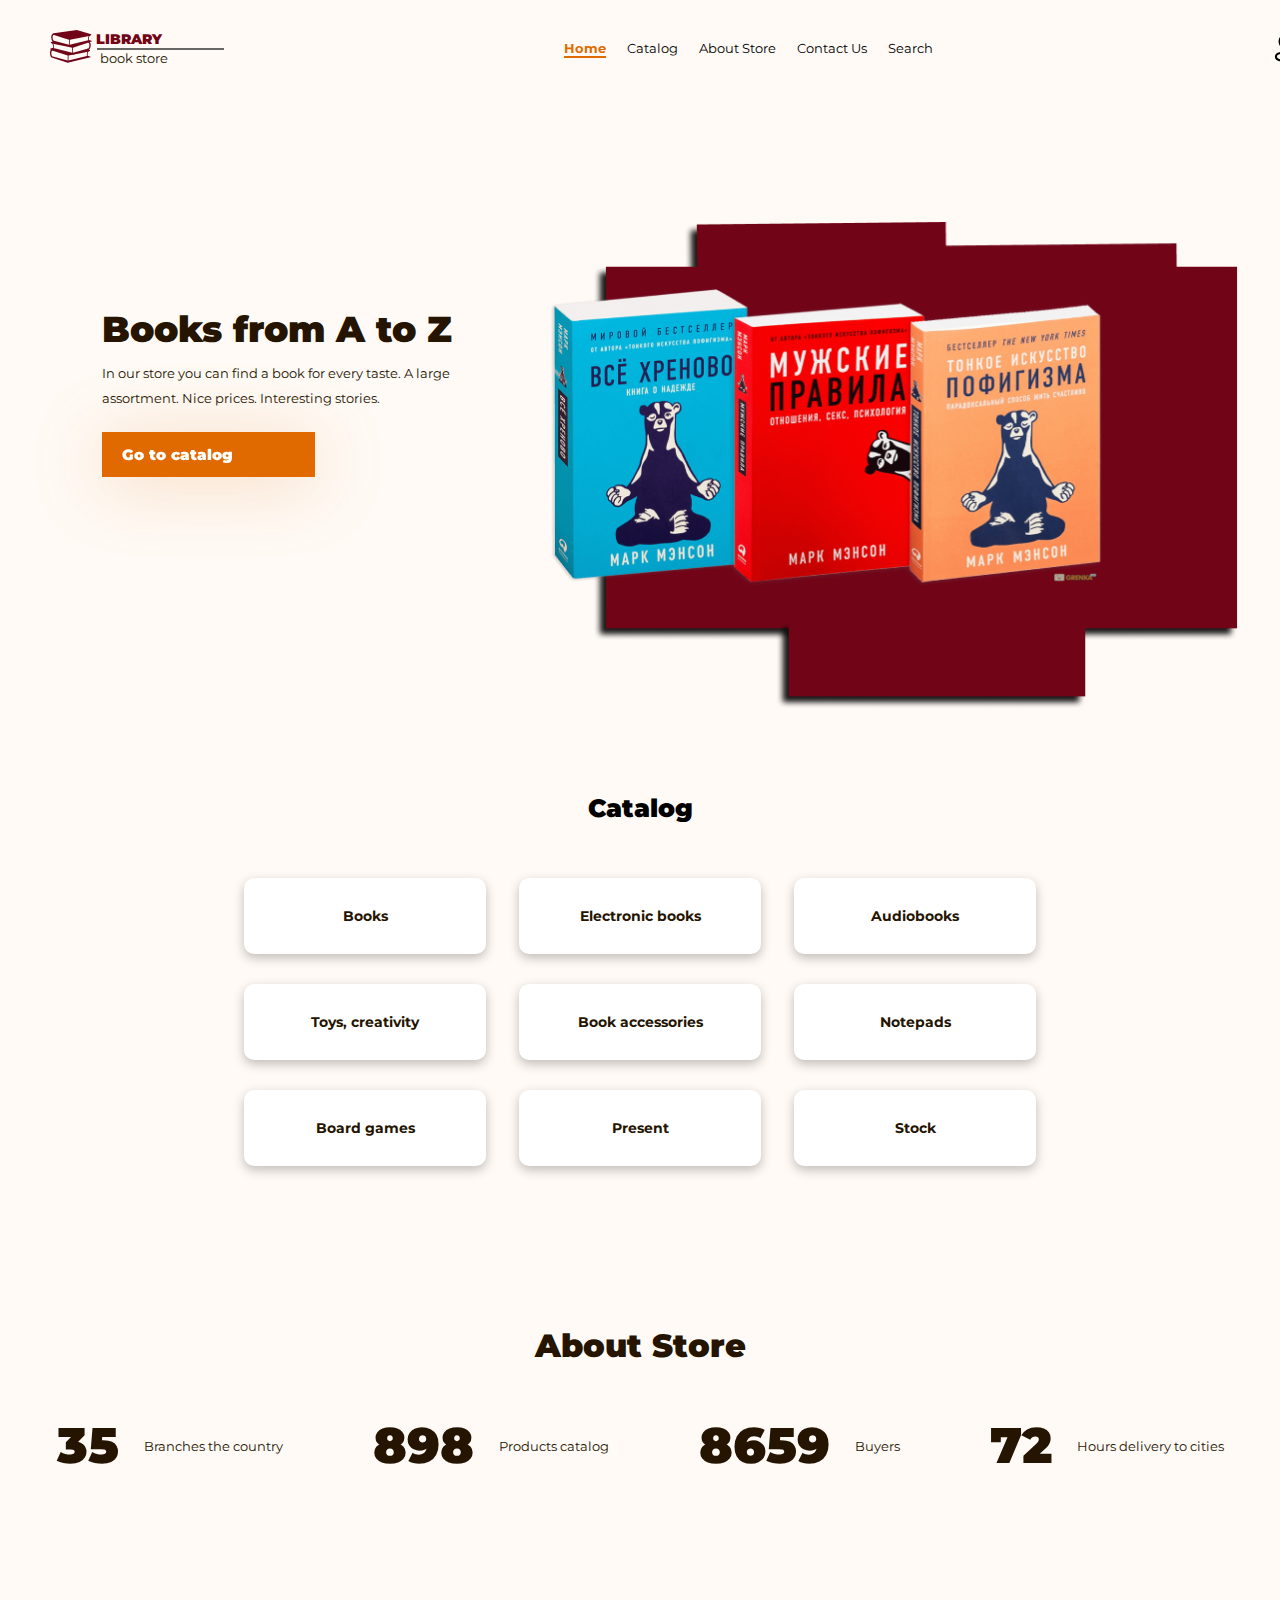
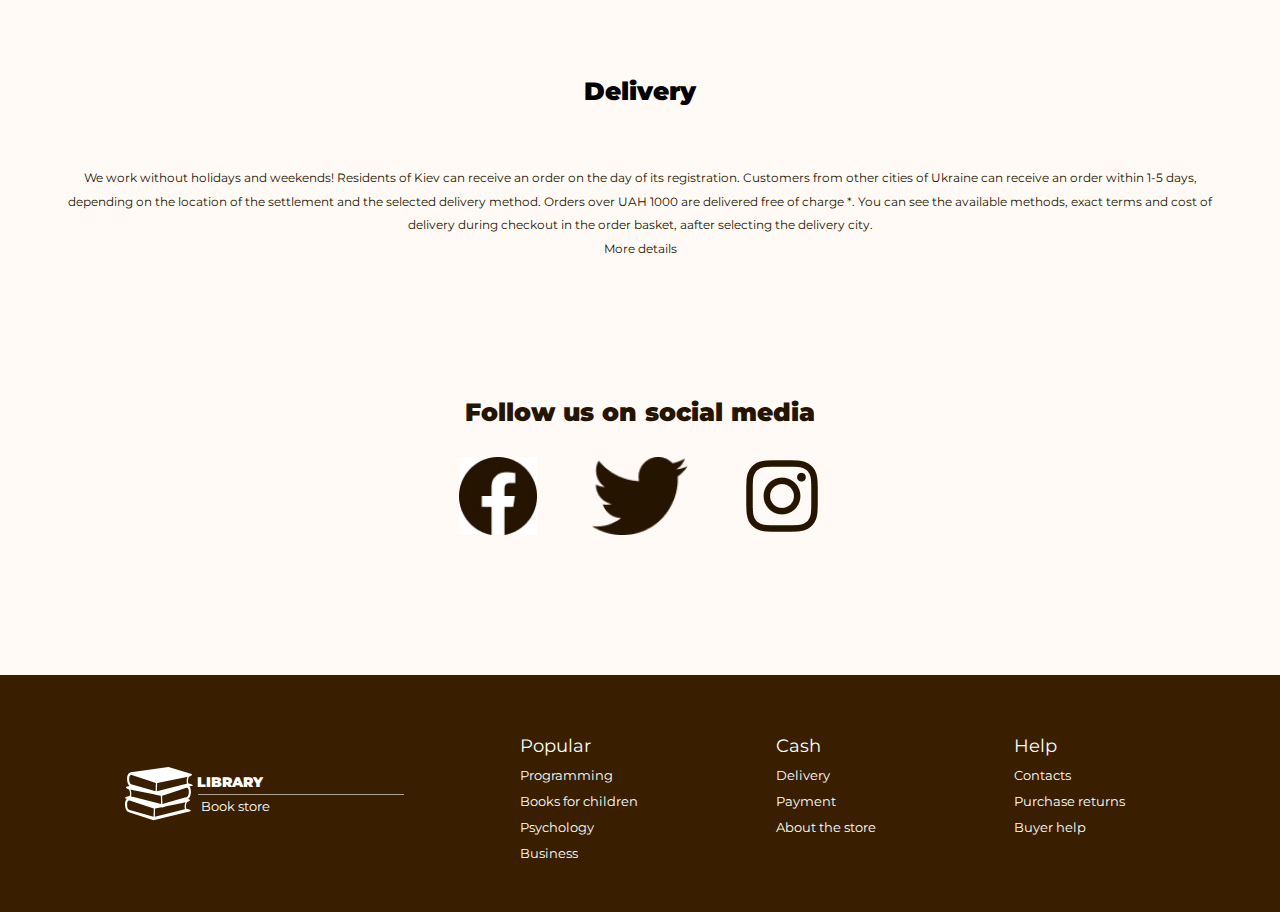
==== commit 5dc8011d: "added files again" ====
--- a/index.html
+++ b/index.html
@@ -42,7 +42,7 @@
           <li><a class="home" href="./index.html">Home</a></li>
           <li><a href="./catalog.html">Catalog</a></li>
           <li><a href="./about.html">About Store</a></li>
-          <li><a href="./contactUs.html">Contact Us</a></li>
+          <li><a href="./contactus.html">Contact Us</a></li>
           <li><a href="./search.html">Search</a></li>
         </ul>
       </nav>
@@ -62,6 +62,7 @@
             <input
               placeholder="Full Name"
               class="input1"
+              id="input1"
               type="text"
               name=""
               id=""
@@ -69,11 +70,14 @@
             <input
               placeholder="Email"
               class="input2"
+              id="input2"
               type="email"
               name=""
               id=""
             />
-            <button class="join-button">Join</button>
+            <button onclick="sendMail(); return false" class="join-button">
+              Join
+            </button>
           </div>
         </div>
         <p class="joinUs">Join us</p>
@@ -236,12 +240,6 @@
           </div>
         </div>
       </div>
-      <p class="last-text">
-        All rights reserved © 2003-2021 LIBRARY TERMS OF USE | Privacy Policy
-      </p>
-      <div class="line-2"></div>
-      <p class="last-text-2">Library Bookstore EACamp</p>
-      <span class="last-text-3">© 2003-2021 </span>
     </footer>
 
     <script src="./assets/js/home.js"></script>
--- a/assets/css/home.css
+++ b/assets/css/home.css
@@ -316,6 +316,7 @@
   background-color: #391f00;
   padding-top: 40px;
   padding-right: 30px;
+  padding-bottom: 1px;
 }
 footer .all-footer {
   display: flex;
@@ -381,24 +382,7 @@
   cursor: pointer;
 }
 
-footer .last-text {
-  color: #fff;
-  font-family: Montserrat;
-  font-size: 12px;
-  font-weight: 400;
-  text-align: center;
-  padding-bottom: 20px;
-}
 footer .all-footer .information .footer-nav {
-  display: none;
-}
-footer .last-text-2 {
-  display: none;
-}
-footer .last-text-3 {
-  display: none;
-}
-footer .line-2 {
   display: none;
 }
 
